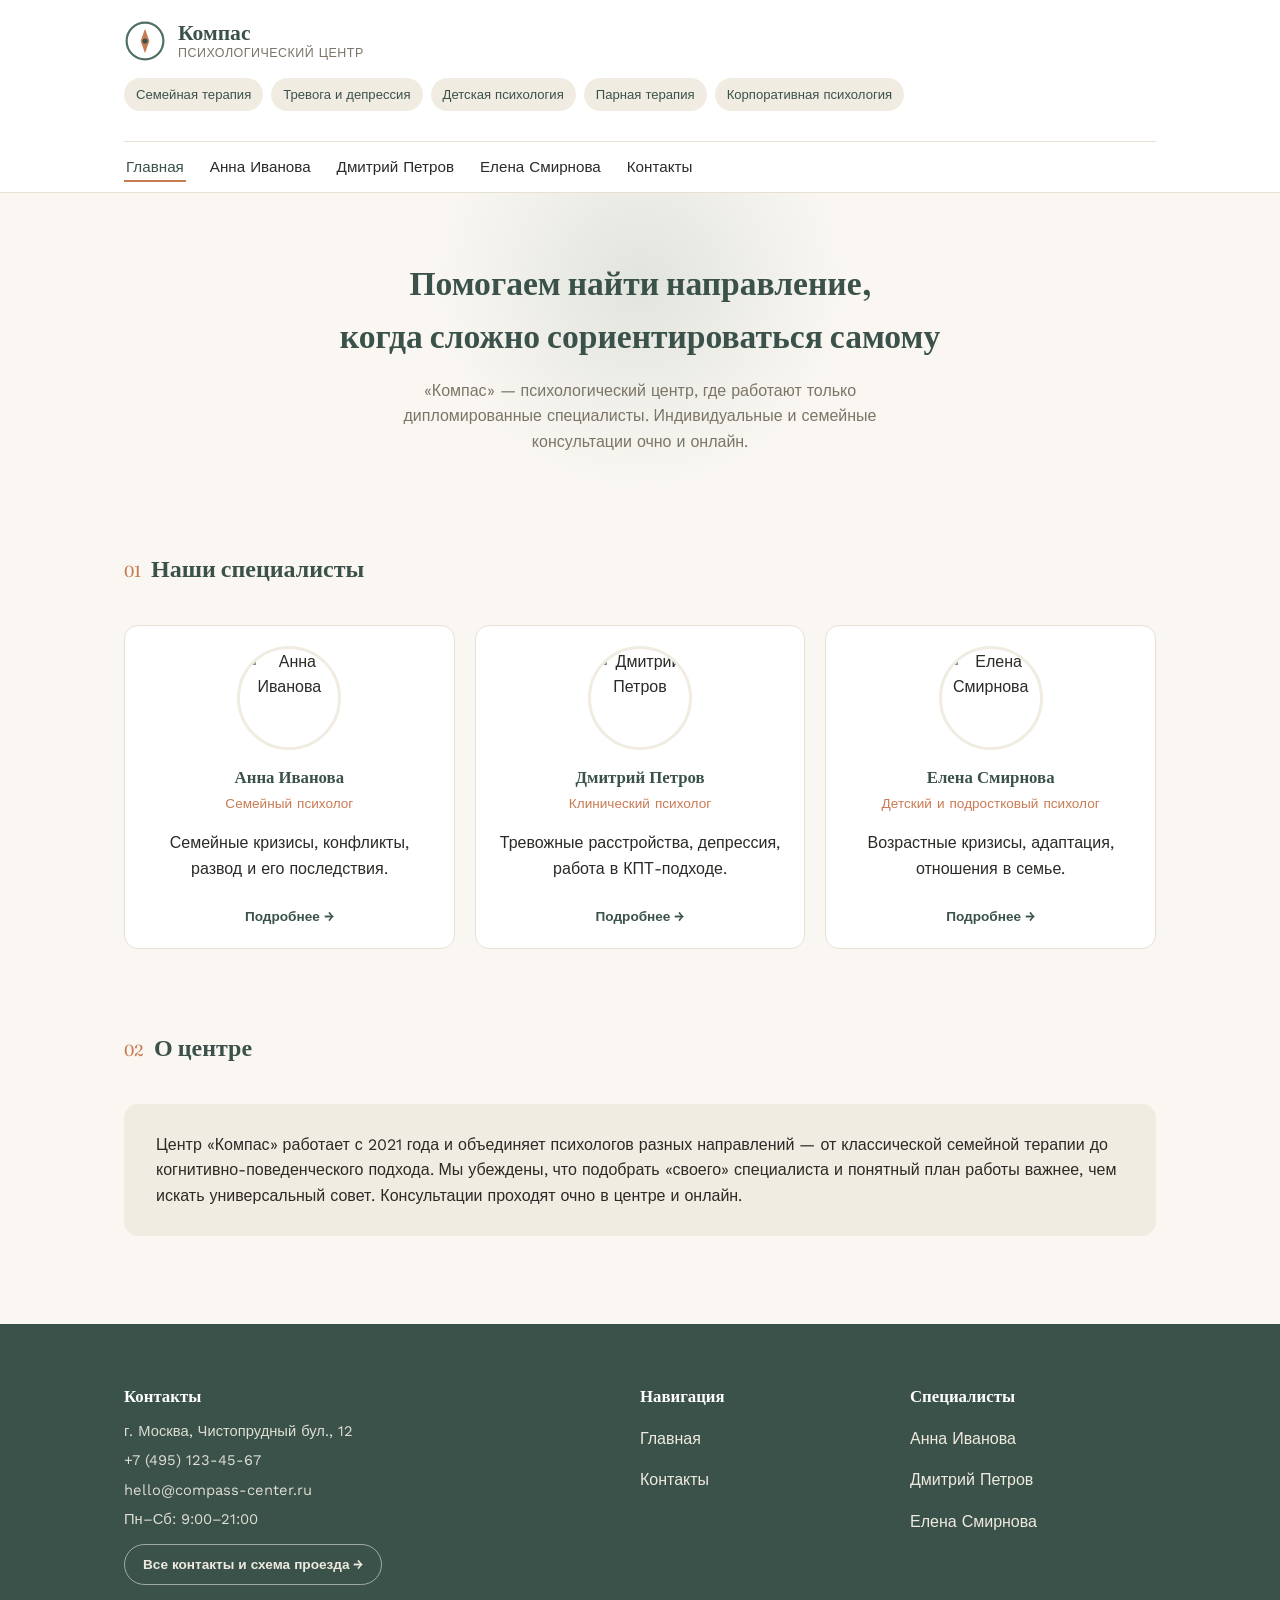
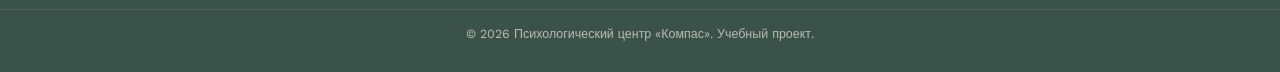
==== index.html @ c5da46f8 "Initial multi-page site for psychological center" ====
<!DOCTYPE html>
<html lang="ru">
<head>
<meta charset="UTF-8">
<meta name="viewport" content="width=device-width, initial-scale=1.0">
<title>Психологический центр «Компас»</title>
<link rel="preconnect" href="https://fonts.googleapis.com">
<link href="https://fonts.googleapis.com/css2?family=Fraunces:wght@500;600;700&family=Work+Sans:wght@400;500;600&display=swap" rel="stylesheet">
<link rel="stylesheet" href="style.css">
</head>
<body>

<header class="site-header">
  <div class="container">
    <div class="header-top">
      <a class="logo" href="index.html" aria-label="На главную">
        <svg viewBox="0 0 48 48" fill="none" xmlns="http://www.w3.org/2000/svg">
          <circle cx="24" cy="24" r="21" stroke="#4F6F62" stroke-width="2.5"/>
          <path d="M24 10 L29 24 L24 38 L19 24 Z" fill="#C97B53"/>
          <circle cx="24" cy="24" r="3" fill="#3A5249"/>
        </svg>
        <span class="logo-text">
          <span class="name">Компас</span>
          <span class="sub">психологический центр</span>
        </span>
      </a>

      <div class="spheres">
        <span>Семейная терапия</span>
        <span>Тревога и депрессия</span>
        <span>Детская психология</span>
        <span>Парная терапия</span>
        <span>Корпоративная психология</span>
      </div>
    </div>

    <nav class="main-nav" aria-label="Основная навигация">
      <ul>
        <li><a href="index.html" class="active">Главная</a></li>
        <li><a href="spec1.html">Анна Иванова</a></li>
        <li><a href="spec2.html">Дмитрий Петров</a></li>
        <li><a href="spec3.html">Елена Смирнова</a></li>
        <li><a href="contacts.html">Контакты</a></li>
      </ul>
    </nav>
  </div>
</header>

<main>

  <section class="hero">
    <div class="container">
      <h1>Помогаем найти направление,<br>когда сложно сориентироваться самому</h1>
      <p>«Компас» — психологический центр, где работают только дипломированные специалисты.
         Индивидуальные и семейные консультации очно и онлайн.</p>
    </div>
  </section>

  <section class="section">
    <div class="container">
      <div class="section-title">
        <span class="num">01</span>
        <h2>Наши специалисты</h2>
      </div>

      <div class="team-grid">
        <article class="team-card">
          <img src="https://i.pravatar.cc/300?img=47" alt="Анна Иванова">
          <h3>Анна Иванова</h3>
          <div class="role">Семейный психолог</div>
          <p>Семейные кризисы, конфликты, развод и его последствия.</p>
          <a class="more" href="spec1.html">Подробнее →</a>
        </article>

        <article class="team-card">
          <img src="https://i.pravatar.cc/300?img=12" alt="Дмитрий Петров">
          <h3>Дмитрий Петров</h3>
          <div class="role">Клинический психолог</div>
          <p>Тревожные расстройства, депрессия, работа в КПТ-подходе.</p>
          <a class="more" href="spec2.html">Подробнее →</a>
        </article>

        <article class="team-card">
          <img src="https://i.pravatar.cc/300?img=45" alt="Елена Смирнова">
          <h3>Елена Смирнова</h3>
          <div class="role">Детский и подростковый психолог</div>
          <p>Возрастные кризисы, адаптация, отношения в семье.</p>
          <a class="more" href="spec3.html">Подробнее →</a>
        </article>
      </div>
    </div>
  </section>

  <section class="section">
    <div class="container">
      <div class="section-title">
        <span class="num">02</span>
        <h2>О центре</h2>
      </div>
      <div class="about-box">
        <p style="margin:0">Центр «Компас» работает с 2021 года и объединяет психологов разных
        направлений — от классической семейной терапии до когнитивно-поведенческого подхода.
        Мы убеждены, что подобрать «своего» специалиста и понятный план работы важнее, чем
        искать универсальный совет. Консультации проходят очно в центре и онлайн.</p>
      </div>
    </div>
  </section>

</main>

<footer class="site-footer">
  <div class="container footer-grid">
    <div class="footer-contacts">
      <h4>Контакты</h4>
      <p>г. Москва, Чистопрудный бул., 12</p>
      <p>+7 (495) 123-45-67</p>
      <p>hello@compass-center.ru</p>
      <p>Пн–Сб: 9:00–21:00</p>
      <a class="footer-link-btn" href="contacts.html">Все контакты и схема проезда →</a>
    </div>
    <div>
      <h4>Навигация</h4>
      <p><a href="index.html">Главная</a></p>
      <p><a href="contacts.html">Контакты</a></p>
    </div>
    <div>
      <h4>Специалисты</h4>
      <p><a href="spec1.html">Анна Иванова</a></p>
      <p><a href="spec2.html">Дмитрий Петров</a></p>
      <p><a href="spec3.html">Елена Смирнова</a></p>
    </div>
  </div>
  <div class="footer-bottom">© 2026 Психологический центр «Компас». Учебный проект.</div>
</footer>

</body>
</html>
---- style.css ----
/* ===== Психологический центр «Компас» — общие стили ===== */

:root{
  --bg:        #FAF7F2;
  --bg-card:   #FFFFFF;
  --bg-soft:   #F1ECE2;
  --text:      #2B2A27;
  --text-muted:#7C7567;
  --sage:      #4F6F62;
  --sage-dark: #3A5249;
  --clay:      #C97B53;
  --line:      #E7E0D3;
}

*{ box-sizing: border-box; }
html{ scroll-behavior: smooth; }

body{
  margin:0;
  background:var(--bg);
  color:var(--text);
  font-family:'Work Sans', Arial, sans-serif;
  font-size:16px;
  line-height:1.6;
}

h1,h2,h3{
  font-family:'Fraunces', Georgia, serif;
  font-weight:600;
  margin:0 0 .5em;
  color:var(--sage-dark);
}

a{ color:var(--sage-dark); text-decoration:none; }
a:hover{ color:var(--clay); }
a:focus-visible, button:focus-visible{
  outline:3px solid var(--clay);
  outline-offset:2px;
}

img{ max-width:100%; display:block; }

.container{
  width:100%;
  max-width:1080px;
  margin:0 auto;
  padding:0 24px;
}

/* ===== Шапка сайта ===== */
.site-header{
  background:var(--bg-card);
  border-bottom:1px solid var(--line);
}

.header-top{
  display:flex;
  align-items:center;
  justify-content:space-between;
  flex-wrap:wrap;
  gap:16px;
  padding:20px 0 14px;
}

.logo{
  display:flex;
  align-items:center;
  gap:12px;
}
.logo svg{ width:42px; height:42px; flex-shrink:0; }
.logo-text{ display:flex; flex-direction:column; line-height:1.15; }
.logo-text .name{
  font-family:'Fraunces', Georgia, serif;
  font-size:1.35rem;
  font-weight:700;
  color:var(--sage-dark);
}
.logo-text .sub{
  font-size:.78rem;
  letter-spacing:.04em;
  text-transform:uppercase;
  color:var(--text-muted);
}

.spheres{
  display:flex;
  flex-wrap:wrap;
  gap:8px;
  padding:0 0 16px;
}
.spheres span{
  background:var(--bg-soft);
  color:var(--sage-dark);
  font-size:.82rem;
  padding:6px 12px;
  border-radius:999px;
  white-space:nowrap;
}

.main-nav{
  border-top:1px solid var(--line);
}
.main-nav ul{
  display:flex;
  flex-wrap:wrap;
  gap:4px 22px;
  margin:0;
  padding:12px 0;
  list-style:none;
}
.main-nav a{
  font-size:.95rem;
  font-weight:500;
  color:var(--text);
  padding:4px 2px;
  border-bottom:2px solid transparent;
}
.main-nav a:hover,
.main-nav a.active{
  color:var(--sage-dark);
  border-bottom-color:var(--clay);
}

/* ===== Hero ===== */
.hero{
  position:relative;
  overflow:hidden;
  padding:64px 0 56px;
  text-align:center;
}
.hero::before{
  content:"";
  position:absolute;
  top:-120px; left:50%;
  width:420px; height:420px;
  margin-left:-210px;
  border-radius:50%;
  background:radial-gradient(circle, rgba(79,111,98,.14) 0%, rgba(79,111,98,0) 70%);
  animation: breathe 6s ease-in-out infinite;
}
@media (prefers-reduced-motion: reduce){
  .hero::before{ animation:none; }
}
@keyframes breathe{
  0%,100%{ transform:scale(1); opacity:.8; }
  50%{ transform:scale(1.15); opacity:1; }
}
.hero h1{
  position:relative;
  font-size:2.1rem;
  max-width:680px;
  margin:0 auto .4em;
}
.hero p{
  position:relative;
  max-width:560px;
  margin:0 auto;
  color:var(--text-muted);
}

/* ===== Карточки специалистов на главной ===== */
.section{ padding:40px 0; }
.section-title{
  display:flex;
  align-items:baseline;
  gap:10px;
  margin-bottom:24px;
}
.section-title .num{
  font-family:'Fraunces', serif;
  color:var(--clay);
}

.team-grid{
  display:grid;
  grid-template-columns:repeat(3, 1fr);
  gap:20px;
}
.team-card{
  background:var(--bg-card);
  border:1px solid var(--line);
  border-radius:14px;
  padding:20px;
  text-align:center;
  transition:transform .15s ease, box-shadow .15s ease;
}
.team-card:hover{
  transform:translateY(-4px);
  box-shadow:0 10px 24px rgba(43,42,39,.08);
}
.team-card img{
  width:104px; height:104px;
  border-radius:50%;
  object-fit:cover;
  margin:0 auto 14px;
  border:3px solid var(--bg-soft);
}
.team-card h3{ font-size:1.05rem; margin-bottom:2px; }
.team-card .role{
  font-size:.85rem;
  color:var(--clay);
  margin-bottom:10px;
}
.team-card .more{
  display:inline-block;
  font-size:.85rem;
  font-weight:600;
  margin-top:8px;
}

.about-box{
  background:var(--bg-soft);
  border-radius:14px;
  padding:28px 32px;
}

/* ===== Подвал ===== */
.site-footer{
  background:var(--sage-dark);
  color:#EFEAE0;
  margin-top:48px;
  padding:36px 0 28px;
}
.footer-grid{
  display:grid;
  grid-template-columns:2fr 1fr 1fr;
  gap:24px;
}
.site-footer h4{
  font-family:'Fraunces', serif;
  color:#fff;
  margin-bottom:10px;
  font-size:1.05rem;
}
.site-footer a{ color:#EFEAE0; }
.site-footer a:hover{ color:var(--clay); }
.footer-contacts p{ margin:0 0 6px; font-size:.92rem; opacity:.92; }
.footer-link-btn{
  display:inline-block;
  margin-top:6px;
  padding:9px 18px;
  border:1px solid rgba(255,255,255,.5);
  border-radius:999px;
  font-size:.85rem;
  font-weight:600;
}
.footer-link-btn:hover{ border-color:var(--clay); }
.footer-bottom{
  border-top:1px solid rgba(255,255,255,.15);
  margin-top:24px;
  padding-top:14px;
  font-size:.78rem;
  opacity:.7;
  text-align:center;
}

/* ===== Страница специалиста ===== */
.spec-layout{
  display:grid;
  grid-template-columns: 260px 1fr;
  gap:36px;
  align-items:start;
  padding:40px 0;
}
.spec-photo-card{
  background:var(--bg-card);
  border:1px solid var(--line);
  border-radius:16px;
  padding:24px;
  text-align:center;
}
.spec-photo-card img{
  width:170px; height:170px;
  border-radius:50%;
  object-fit:cover;
  margin:0 auto 16px;
  border:4px solid var(--bg-soft);
}
.spec-photo-card .role{ color:var(--clay); font-size:.9rem; margin-bottom:14px; }
.spec-tags{ display:flex; flex-wrap:wrap; gap:6px; justify-content:center; }
.spec-tags span{
  background:var(--bg-soft);
  border-radius:999px;
  padding:4px 10px;
  font-size:.75rem;
  color:var(--sage-dark);
}

.spec-body h1{ font-size:1.7rem; margin-bottom:6px; }
.spec-body .breadcrumb{
  font-size:.85rem;
  color:var(--text-muted);
  margin-bottom:18px;
}
.spec-body .breadcrumb a{ color:var(--text-muted); }

.stat-box{
  margin-top:32px;
  background:var(--bg-card);
  border:1px solid var(--line);
  border-radius:14px;
  padding:24px 26px;
}
.stat-box h2{ font-size:1.05rem; margin-bottom:4px; }
.stat-box .stat-caption{ font-size:.85rem; color:var(--text-muted); margin-bottom:18px; }

.chart{
  display:flex;
  align-items:flex-end;
  gap:18px;
  height:170px;
  padding:0 6px;
}
.chart .bar-col{
  flex:1;
  display:flex;
  flex-direction:column;
  align-items:center;
  justify-content:flex-end;
  height:100%;
}
.chart .bar-value{
  font-size:.8rem;
  font-weight:600;
  color:var(--sage-dark);
  margin-bottom:6px;
}
.chart .bar{
  width:100%;
  max-width:46px;
  background:linear-gradient(180deg, var(--sage) 0%, var(--sage-dark) 100%);
  border-radius:6px 6px 0 0;
}
.chart .bar-year{
  margin-top:8px;
  font-size:.8rem;
  color:var(--text-muted);
}

/* ===== Контакты ===== */
.contacts-grid{
  display:grid;
  grid-template-columns: 1fr 1.2fr;
  gap:32px;
  padding:40px 0 56px;
  align-items:start;
}
.contact-card{
  background:var(--bg-card);
  border:1px solid var(--line);
  border-radius:16px;
  padding:28px;
}
.contact-row{
  display:flex;
  gap:12px;
  margin-bottom:16px;
}
.contact-row .ic{
  font-size:1.2rem;
  width:28px;
  flex-shrink:0;
}
.contact-row .label{
  font-size:.78rem;
  text-transform:uppercase;
  letter-spacing:.03em;
  color:var(--text-muted);
}
.contact-row .value{ font-weight:500; }

.map-card{
  background:var(--bg-card);
  border:1px solid var(--line);
  border-radius:16px;
  overflow:hidden;
}
.map-card iframe{
  width:100%;
  height:320px;
  border:0;
  display:block;
}
.route-list{
  list-style:none;
  margin:0;
  padding:18px 22px;
}
.route-list li{
  display:flex;
  gap:10px;
  padding:8px 0;
  border-bottom:1px solid var(--line);
  font-size:.92rem;
}
.route-list li:last-child{ border-bottom:none; }

/* ===== Адаптивность ===== */
@media (max-width: 760px){
  .team-grid{ grid-template-columns:1fr; }
  .footer-grid{ grid-template-columns:1fr; }
  .spec-layout{ grid-template-columns:1fr; }
  .contacts-grid{ grid-template-columns:1fr; }
  .hero h1{ font-size:1.6rem; }
}
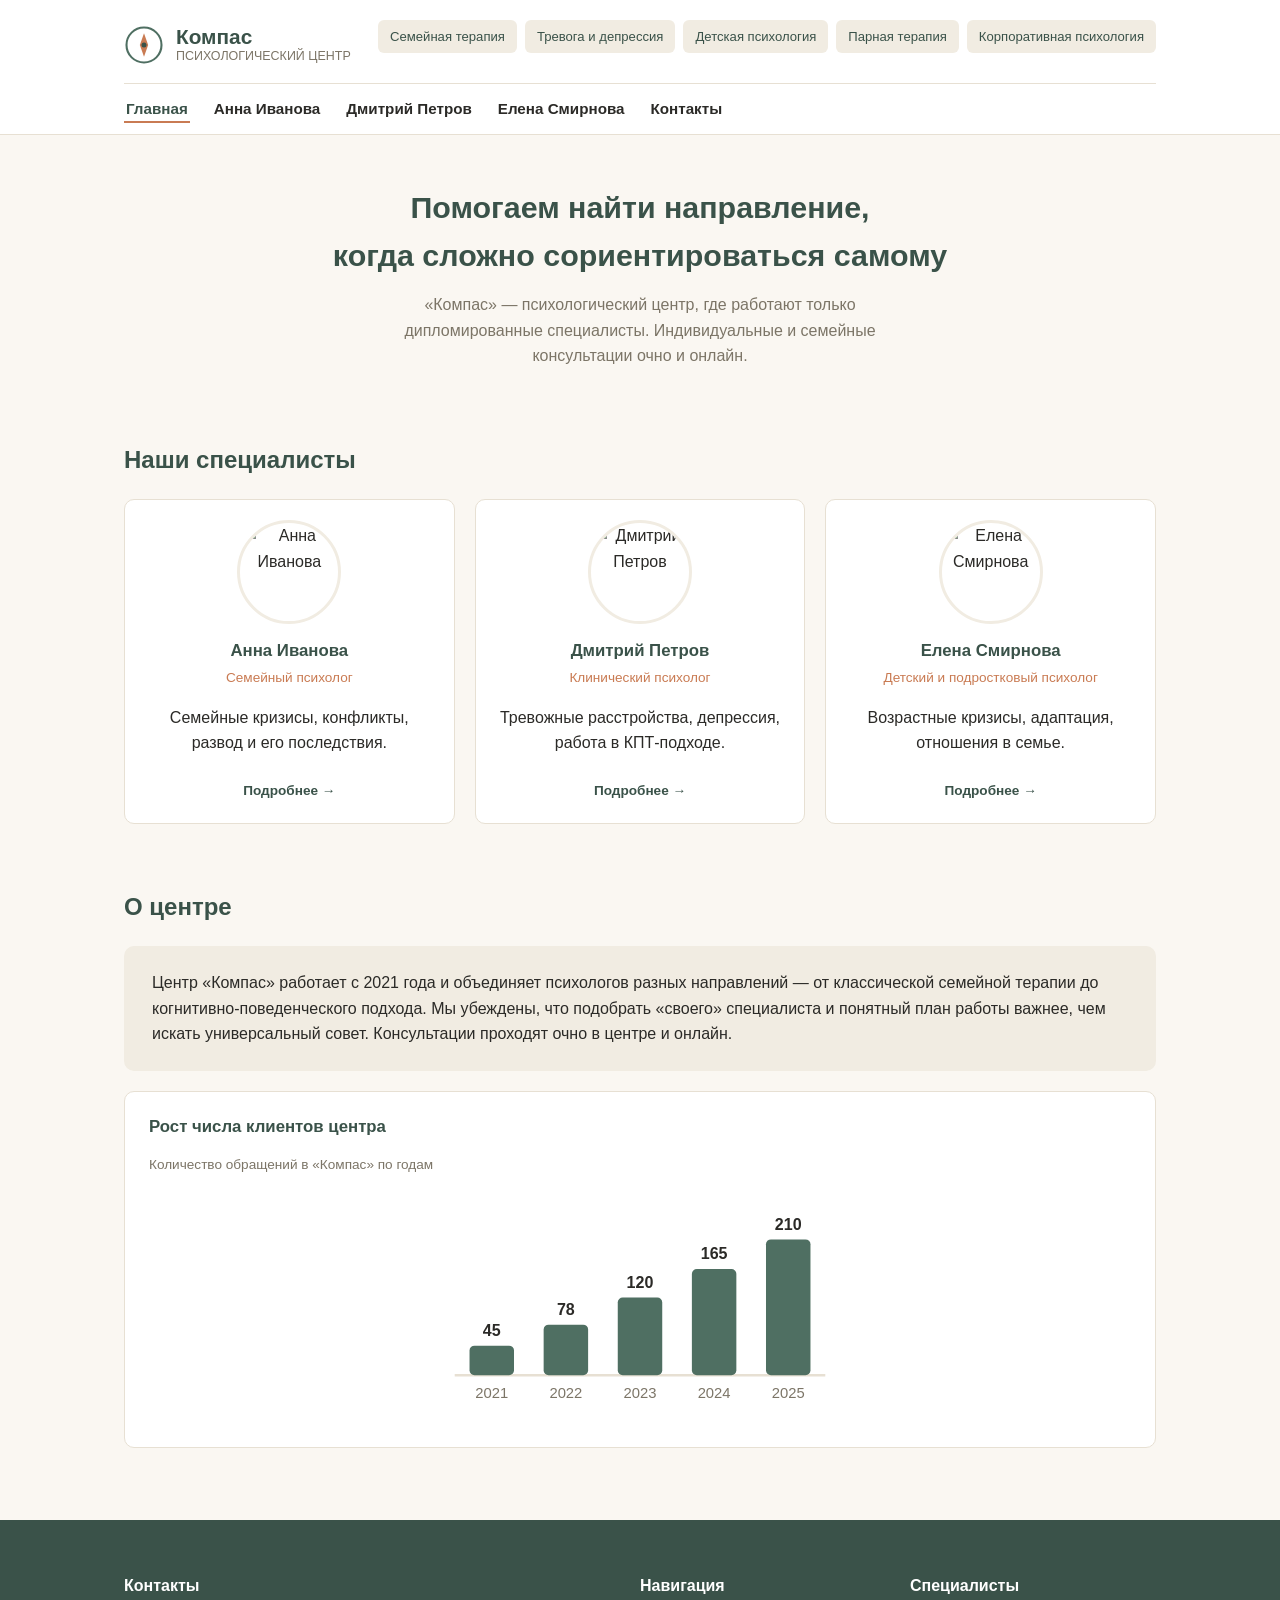
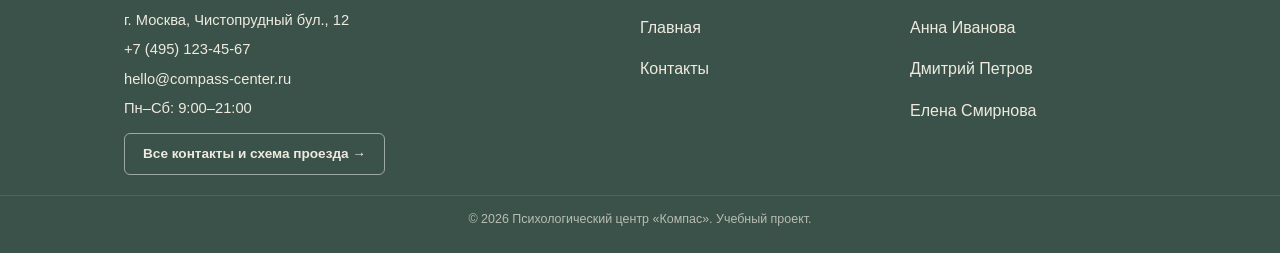
==== commit 6d438fa7: "Simplify styles, replace fragile flex chart with robust inline SVG" ====
--- a/index.html
+++ b/index.html
@@ -4,8 +4,6 @@
 <meta charset="UTF-8">
 <meta name="viewport" content="width=device-width, initial-scale=1.0">
 <title>Психологический центр «Компас»</title>
-<link rel="preconnect" href="https://fonts.googleapis.com">
-<link href="https://fonts.googleapis.com/css2?family=Fraunces:wght@500;600;700&family=Work+Sans:wght@400;500;600&display=swap" rel="stylesheet">
 <link rel="stylesheet" href="style.css">
 </head>
 <body>
@@ -59,7 +57,6 @@
   <section class="section">
     <div class="container">
       <div class="section-title">
-        <span class="num">01</span>
         <h2>Наши специалисты</h2>
       </div>
 
@@ -94,7 +91,6 @@
   <section class="section">
     <div class="container">
       <div class="section-title">
-        <span class="num">02</span>
         <h2>О центре</h2>
       </div>
       <div class="about-box">
@@ -102,6 +98,29 @@
         направлений — от классической семейной терапии до когнитивно-поведенческого подхода.
         Мы убеждены, что подобрать «своего» специалиста и понятный план работы важнее, чем
         искать универсальный совет. Консультации проходят очно в центре и онлайн.</p>
+      </div>
+
+      <div class="stat-box" style="margin-top:20px">
+        <h2>Рост числа клиентов центра</h2>
+        <p class="stat-caption">Количество обращений в «Компас» по годам</p>
+        <svg viewBox="0 0 340 190" role="img" aria-label="Гистограмма: число клиентов центра выросло с 45 в 2021 году до 210 в 2025 году" style="width:100%;max-width:420px;height:auto;display:block;margin:0 auto">
+          <line x1="20" y1="150" x2="320" y2="150" stroke="#E7E0D3" stroke-width="2"/>
+          <rect x="32" y="126" width="36" height="24" rx="4" fill="#4F6F62"/>
+          <text x="50" y="118" text-anchor="middle" font-family="Arial,sans-serif" font-size="13" font-weight="700" fill="#2B2A27">45</text>
+          <text x="50" y="168" text-anchor="middle" font-family="Arial,sans-serif" font-size="12" fill="#7C7567">2021</text>
+          <rect x="92" y="109" width="36" height="41" rx="4" fill="#4F6F62"/>
+          <text x="110" y="101" text-anchor="middle" font-family="Arial,sans-serif" font-size="13" font-weight="700" fill="#2B2A27">78</text>
+          <text x="110" y="168" text-anchor="middle" font-family="Arial,sans-serif" font-size="12" fill="#7C7567">2022</text>
+          <rect x="152" y="87" width="36" height="63" rx="4" fill="#4F6F62"/>
+          <text x="170" y="79" text-anchor="middle" font-family="Arial,sans-serif" font-size="13" font-weight="700" fill="#2B2A27">120</text>
+          <text x="170" y="168" text-anchor="middle" font-family="Arial,sans-serif" font-size="12" fill="#7C7567">2023</text>
+          <rect x="212" y="64" width="36" height="86" rx="4" fill="#4F6F62"/>
+          <text x="230" y="56" text-anchor="middle" font-family="Arial,sans-serif" font-size="13" font-weight="700" fill="#2B2A27">165</text>
+          <text x="230" y="168" text-anchor="middle" font-family="Arial,sans-serif" font-size="12" fill="#7C7567">2024</text>
+          <rect x="272" y="40" width="36" height="110" rx="4" fill="#4F6F62"/>
+          <text x="290" y="32" text-anchor="middle" font-family="Arial,sans-serif" font-size="13" font-weight="700" fill="#2B2A27">210</text>
+          <text x="290" y="168" text-anchor="middle" font-family="Arial,sans-serif" font-size="12" fill="#7C7567">2025</text>
+        </svg>
       </div>
     </div>
   </section>
--- a/style.css
+++ b/style.css
@@ -1,4 +1,4 @@
-/* ===== Психологический центр «Компас» — общие стили ===== */
+/* ===== Психологический центр «Компас» — упрощённые стили ===== */
 
 :root{
   --bg:        #FAF7F2;
@@ -13,30 +13,25 @@
 }
 
 *{ box-sizing: border-box; }
-html{ scroll-behavior: smooth; }
 
 body{
   margin:0;
   background:var(--bg);
   color:var(--text);
-  font-family:'Work Sans', Arial, sans-serif;
+  font-family: Arial, Helvetica, sans-serif;
   font-size:16px;
   line-height:1.6;
 }
 
 h1,h2,h3{
-  font-family:'Fraunces', Georgia, serif;
-  font-weight:600;
+  font-family: Arial, Helvetica, sans-serif;
+  font-weight:700;
   margin:0 0 .5em;
   color:var(--sage-dark);
 }
 
 a{ color:var(--sage-dark); text-decoration:none; }
 a:hover{ color:var(--clay); }
-a:focus-visible, button:focus-visible{
-  outline:3px solid var(--clay);
-  outline-offset:2px;
-}
 
 img{ max-width:100%; display:block; }
 
@@ -52,7 +47,6 @@
   background:var(--bg-card);
   border-bottom:1px solid var(--line);
 }
-
 .header-top{
   display:flex;
   align-items:center;
@@ -61,115 +55,43 @@
   gap:16px;
   padding:20px 0 14px;
 }
+.logo{ display:flex; align-items:center; gap:12px; }
+.logo svg{ width:40px; height:40px; flex-shrink:0; }
+.logo-text{ display:flex; flex-direction:column; line-height:1.15; }
+.logo-text .name{ font-size:1.3rem; font-weight:700; color:var(--sage-dark); }
+.logo-text .sub{ font-size:.78rem; text-transform:uppercase; color:var(--text-muted); }
 
-.logo{
-  display:flex;
-  align-items:center;
-  gap:12px;
-}
-.logo svg{ width:42px; height:42px; flex-shrink:0; }
-.logo-text{ display:flex; flex-direction:column; line-height:1.15; }
-.logo-text .name{
-  font-family:'Fraunces', Georgia, serif;
-  font-size:1.35rem;
-  font-weight:700;
-  color:var(--sage-dark);
-}
-.logo-text .sub{
-  font-size:.78rem;
-  letter-spacing:.04em;
-  text-transform:uppercase;
-  color:var(--text-muted);
-}
-
-.spheres{
-  display:flex;
-  flex-wrap:wrap;
-  gap:8px;
-  padding:0 0 16px;
-}
+.spheres{ display:flex; flex-wrap:wrap; gap:8px; padding:0 0 16px; }
 .spheres span{
   background:var(--bg-soft);
   color:var(--sage-dark);
   font-size:.82rem;
   padding:6px 12px;
-  border-radius:999px;
+  border-radius:6px;
   white-space:nowrap;
 }
 
-.main-nav{
-  border-top:1px solid var(--line);
-}
+.main-nav{ border-top:1px solid var(--line); }
 .main-nav ul{
-  display:flex;
-  flex-wrap:wrap;
-  gap:4px 22px;
-  margin:0;
-  padding:12px 0;
-  list-style:none;
+  display:flex; flex-wrap:wrap; gap:4px 22px;
+  margin:0; padding:12px 0; list-style:none;
 }
 .main-nav a{
-  font-size:.95rem;
-  font-weight:500;
-  color:var(--text);
-  padding:4px 2px;
-  border-bottom:2px solid transparent;
+  font-size:.95rem; font-weight:600; color:var(--text);
+  padding:4px 2px; border-bottom:2px solid transparent;
 }
-.main-nav a:hover,
-.main-nav a.active{
-  color:var(--sage-dark);
-  border-bottom-color:var(--clay);
+.main-nav a:hover, .main-nav a.active{
+  color:var(--sage-dark); border-bottom-color:var(--clay);
 }
 
 /* ===== Hero ===== */
-.hero{
-  position:relative;
-  overflow:hidden;
-  padding:64px 0 56px;
-  text-align:center;
-}
-.hero::before{
-  content:"";
-  position:absolute;
-  top:-120px; left:50%;
-  width:420px; height:420px;
-  margin-left:-210px;
-  border-radius:50%;
-  background:radial-gradient(circle, rgba(79,111,98,.14) 0%, rgba(79,111,98,0) 70%);
-  animation: breathe 6s ease-in-out infinite;
-}
-@media (prefers-reduced-motion: reduce){
-  .hero::before{ animation:none; }
-}
-@keyframes breathe{
-  0%,100%{ transform:scale(1); opacity:.8; }
-  50%{ transform:scale(1.15); opacity:1; }
-}
-.hero h1{
-  position:relative;
-  font-size:2.1rem;
-  max-width:680px;
-  margin:0 auto .4em;
-}
-.hero p{
-  position:relative;
-  max-width:560px;
-  margin:0 auto;
-  color:var(--text-muted);
-}
+.hero{ padding:48px 0 40px; text-align:center; }
+.hero h1{ font-size:1.9rem; max-width:680px; margin:0 auto .4em; }
+.hero p{ max-width:560px; margin:0 auto; color:var(--text-muted); }
 
-/* ===== Карточки специалистов на главной ===== */
-.section{ padding:40px 0; }
-.section-title{
-  display:flex;
-  align-items:baseline;
-  gap:10px;
-  margin-bottom:24px;
-}
-.section-title .num{
-  font-family:'Fraunces', serif;
-  color:var(--clay);
-}
+/* ===== Секции и карточки специалистов ===== */
+.section{ padding:32px 0; }
+.section-title{ margin-bottom:20px; }
 
 .team-grid{
   display:grid;
@@ -179,220 +101,84 @@
 .team-card{
   background:var(--bg-card);
   border:1px solid var(--line);
-  border-radius:14px;
+  border-radius:10px;
   padding:20px;
   text-align:center;
-  transition:transform .15s ease, box-shadow .15s ease;
-}
-.team-card:hover{
-  transform:translateY(-4px);
-  box-shadow:0 10px 24px rgba(43,42,39,.08);
 }
 .team-card img{
-  width:104px; height:104px;
-  border-radius:50%;
-  object-fit:cover;
-  margin:0 auto 14px;
-  border:3px solid var(--bg-soft);
+  width:104px; height:104px; border-radius:50%;
+  object-fit:cover; margin:0 auto 14px; border:3px solid var(--bg-soft);
 }
 .team-card h3{ font-size:1.05rem; margin-bottom:2px; }
-.team-card .role{
-  font-size:.85rem;
-  color:var(--clay);
-  margin-bottom:10px;
-}
-.team-card .more{
-  display:inline-block;
-  font-size:.85rem;
-  font-weight:600;
-  margin-top:8px;
-}
+.team-card .role{ font-size:.85rem; color:var(--clay); margin-bottom:10px; }
+.team-card .more{ display:inline-block; font-size:.85rem; font-weight:700; margin-top:8px; }
 
-.about-box{
-  background:var(--bg-soft);
-  border-radius:14px;
-  padding:28px 32px;
-}
+.about-box{ background:var(--bg-soft); border-radius:10px; padding:24px 28px; }
 
 /* ===== Подвал ===== */
-.site-footer{
-  background:var(--sage-dark);
-  color:#EFEAE0;
-  margin-top:48px;
-  padding:36px 0 28px;
-}
-.footer-grid{
-  display:grid;
-  grid-template-columns:2fr 1fr 1fr;
-  gap:24px;
-}
-.site-footer h4{
-  font-family:'Fraunces', serif;
-  color:#fff;
-  margin-bottom:10px;
-  font-size:1.05rem;
-}
+.site-footer{ background:var(--sage-dark); color:#EFEAE0; margin-top:40px; padding:32px 0 24px; }
+.footer-grid{ display:grid; grid-template-columns:2fr 1fr 1fr; gap:24px; }
+.site-footer h4{ color:#fff; margin-bottom:10px; font-size:1rem; }
 .site-footer a{ color:#EFEAE0; }
 .site-footer a:hover{ color:var(--clay); }
-.footer-contacts p{ margin:0 0 6px; font-size:.92rem; opacity:.92; }
+.footer-contacts p{ margin:0 0 6px; font-size:.92rem; }
 .footer-link-btn{
-  display:inline-block;
-  margin-top:6px;
-  padding:9px 18px;
-  border:1px solid rgba(255,255,255,.5);
-  border-radius:999px;
-  font-size:.85rem;
-  font-weight:600;
+  display:inline-block; margin-top:6px; padding:9px 18px;
+  border:1px solid rgba(255,255,255,.5); border-radius:6px;
+  font-size:.85rem; font-weight:700;
 }
 .footer-link-btn:hover{ border-color:var(--clay); }
 .footer-bottom{
   border-top:1px solid rgba(255,255,255,.15);
-  margin-top:24px;
-  padding-top:14px;
-  font-size:.78rem;
-  opacity:.7;
-  text-align:center;
+  margin-top:20px; padding-top:14px; font-size:.78rem; opacity:.7; text-align:center;
 }
 
 /* ===== Страница специалиста ===== */
 .spec-layout{
-  display:grid;
-  grid-template-columns: 260px 1fr;
-  gap:36px;
-  align-items:start;
-  padding:40px 0;
+  display:grid; grid-template-columns: 240px 1fr;
+  gap:32px; align-items:start; padding:32px 0;
 }
 .spec-photo-card{
-  background:var(--bg-card);
-  border:1px solid var(--line);
-  border-radius:16px;
-  padding:24px;
-  text-align:center;
+  background:var(--bg-card); border:1px solid var(--line);
+  border-radius:10px; padding:22px; text-align:center;
 }
 .spec-photo-card img{
-  width:170px; height:170px;
-  border-radius:50%;
-  object-fit:cover;
-  margin:0 auto 16px;
-  border:4px solid var(--bg-soft);
+  width:160px; height:160px; border-radius:50%;
+  object-fit:cover; margin:0 auto 14px; border:4px solid var(--bg-soft);
 }
 .spec-photo-card .role{ color:var(--clay); font-size:.9rem; margin-bottom:14px; }
 .spec-tags{ display:flex; flex-wrap:wrap; gap:6px; justify-content:center; }
 .spec-tags span{
-  background:var(--bg-soft);
-  border-radius:999px;
-  padding:4px 10px;
-  font-size:.75rem;
-  color:var(--sage-dark);
+  background:var(--bg-soft); border-radius:6px; padding:4px 10px;
+  font-size:.75rem; color:var(--sage-dark);
 }
 
-.spec-body h1{ font-size:1.7rem; margin-bottom:6px; }
-.spec-body .breadcrumb{
-  font-size:.85rem;
-  color:var(--text-muted);
-  margin-bottom:18px;
-}
+.spec-body h1{ font-size:1.6rem; margin-bottom:6px; }
+.spec-body .breadcrumb{ font-size:.85rem; color:var(--text-muted); margin-bottom:16px; }
 .spec-body .breadcrumb a{ color:var(--text-muted); }
 
 .stat-box{
-  margin-top:32px;
-  background:var(--bg-card);
-  border:1px solid var(--line);
-  border-radius:14px;
-  padding:24px 26px;
+  margin-top:28px; background:var(--bg-card); border:1px solid var(--line);
+  border-radius:10px; padding:22px 24px;
 }
 .stat-box h2{ font-size:1.05rem; margin-bottom:4px; }
-.stat-box .stat-caption{ font-size:.85rem; color:var(--text-muted); margin-bottom:18px; }
-
-.chart{
-  display:flex;
-  align-items:flex-end;
-  gap:18px;
-  height:170px;
-  padding:0 6px;
-}
-.chart .bar-col{
-  flex:1;
-  display:flex;
-  flex-direction:column;
-  align-items:center;
-  justify-content:flex-end;
-  height:100%;
-}
-.chart .bar-value{
-  font-size:.8rem;
-  font-weight:600;
-  color:var(--sage-dark);
-  margin-bottom:6px;
-}
-.chart .bar{
-  width:100%;
-  max-width:46px;
-  background:linear-gradient(180deg, var(--sage) 0%, var(--sage-dark) 100%);
-  border-radius:6px 6px 0 0;
-}
-.chart .bar-year{
-  margin-top:8px;
-  font-size:.8rem;
-  color:var(--text-muted);
-}
+.stat-box .stat-caption{ font-size:.85rem; color:var(--text-muted); margin-bottom:14px; }
 
 /* ===== Контакты ===== */
 .contacts-grid{
-  display:grid;
-  grid-template-columns: 1fr 1.2fr;
-  gap:32px;
-  padding:40px 0 56px;
-  align-items:start;
+  display:grid; grid-template-columns: 1fr 1.2fr;
+  gap:28px; padding:32px 0 48px; align-items:start;
 }
-.contact-card{
-  background:var(--bg-card);
-  border:1px solid var(--line);
-  border-radius:16px;
-  padding:28px;
-}
-.contact-row{
-  display:flex;
-  gap:12px;
-  margin-bottom:16px;
-}
-.contact-row .ic{
-  font-size:1.2rem;
-  width:28px;
-  flex-shrink:0;
-}
-.contact-row .label{
-  font-size:.78rem;
-  text-transform:uppercase;
-  letter-spacing:.03em;
-  color:var(--text-muted);
-}
-.contact-row .value{ font-weight:500; }
+.contact-card{ background:var(--bg-card); border:1px solid var(--line); border-radius:10px; padding:26px; }
+.contact-row{ display:flex; gap:12px; margin-bottom:16px; }
+.contact-row .ic{ font-size:1.2rem; width:28px; flex-shrink:0; }
+.contact-row .label{ font-size:.78rem; text-transform:uppercase; color:var(--text-muted); }
+.contact-row .value{ font-weight:600; }
 
-.map-card{
-  background:var(--bg-card);
-  border:1px solid var(--line);
-  border-radius:16px;
-  overflow:hidden;
-}
-.map-card iframe{
-  width:100%;
-  height:320px;
-  border:0;
-  display:block;
-}
-.route-list{
-  list-style:none;
-  margin:0;
-  padding:18px 22px;
-}
-.route-list li{
-  display:flex;
-  gap:10px;
-  padding:8px 0;
-  border-bottom:1px solid var(--line);
-  font-size:.92rem;
-}
+.map-card{ background:var(--bg-card); border:1px solid var(--line); border-radius:10px; overflow:hidden; }
+.map-card iframe{ width:100%; height:300px; border:0; display:block; }
+.route-list{ list-style:none; margin:0; padding:16px 20px; }
+.route-list li{ display:flex; gap:10px; padding:8px 0; border-bottom:1px solid var(--line); font-size:.92rem; }
 .route-list li:last-child{ border-bottom:none; }
 
 /* ===== Адаптивность ===== */
@@ -401,5 +187,5 @@
   .footer-grid{ grid-template-columns:1fr; }
   .spec-layout{ grid-template-columns:1fr; }
   .contacts-grid{ grid-template-columns:1fr; }
-  .hero h1{ font-size:1.6rem; }
+  .hero h1{ font-size:1.5rem; }
 }
